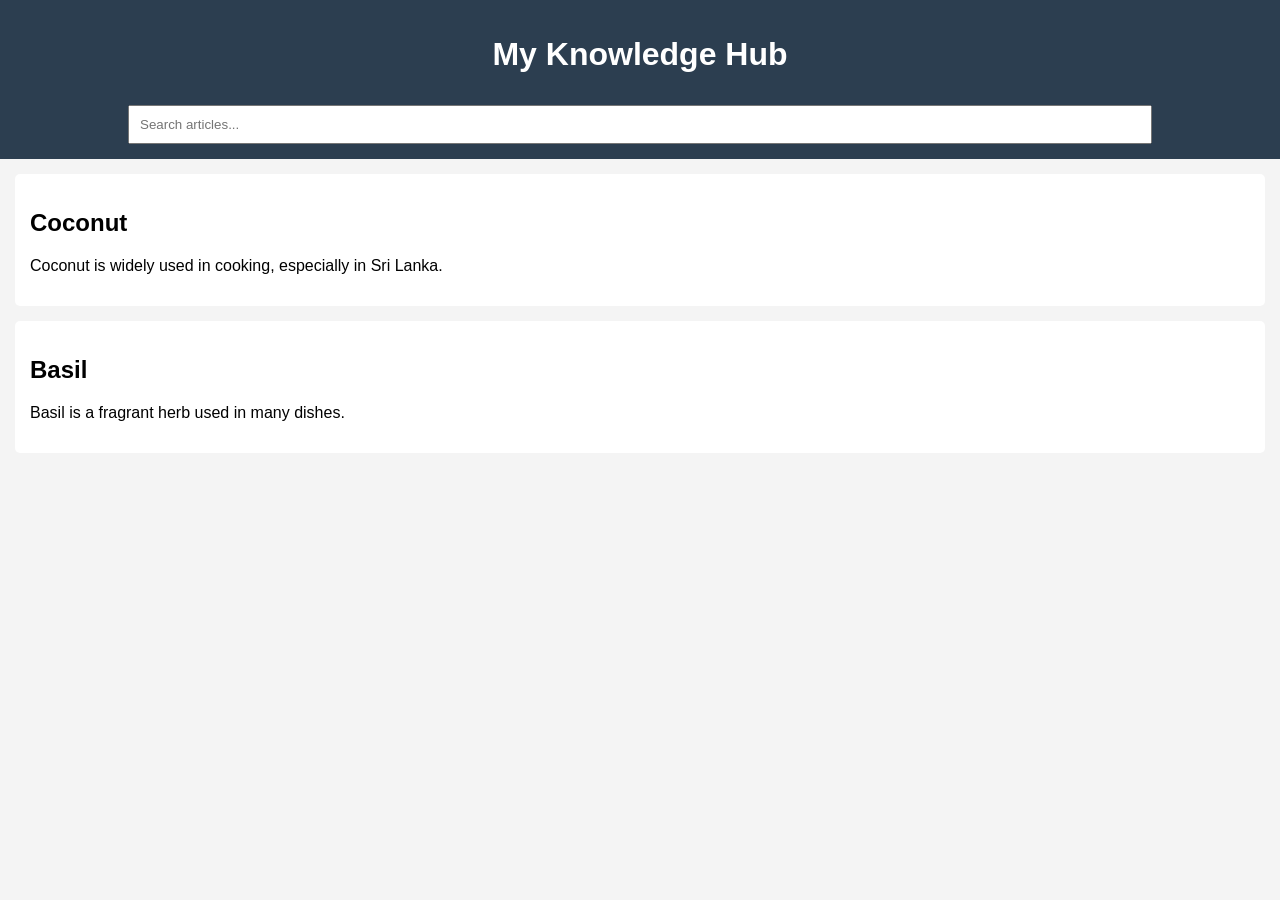
==== index.html @ f2994d3c "Add files via upload" ====
<!DOCTYPE html>
<html lang="en">
<head>
  <meta charset="UTF-8">
  <title>My Knowledge Hub</title>
  <link rel="stylesheet" href="style.css">
</head>
<body>

<header>
  <h1>My Knowledge Hub</h1>
  <input type="text" id="search" placeholder="Search articles...">
</header>

<main id="content">
  <div class="article" data-title="Coconut">
    <h2>Coconut</h2>
    <p>Coconut is widely used in cooking, especially in Sri Lanka.</p>
  </div>

  <div class="article" data-title="Basil">
    <h2>Basil</h2>
    <p>Basil is a fragrant herb used in many dishes.</p>
  </div>
</main>

<script src="script.js"></script>
</body>
</html>
---- style.css ----
body {
  font-family: Arial;
  margin: 0;
  background: #f4f4f4;
}

header {
  background: #2c3e50;
  color: white;
  padding: 15px;
  text-align: center;
}

input {
  padding: 10px;
  width: 80%;
  margin-top: 10px;
}

.article {
  background: white;
  margin: 15px;
  padding: 15px;
  border-radius: 5px;
}
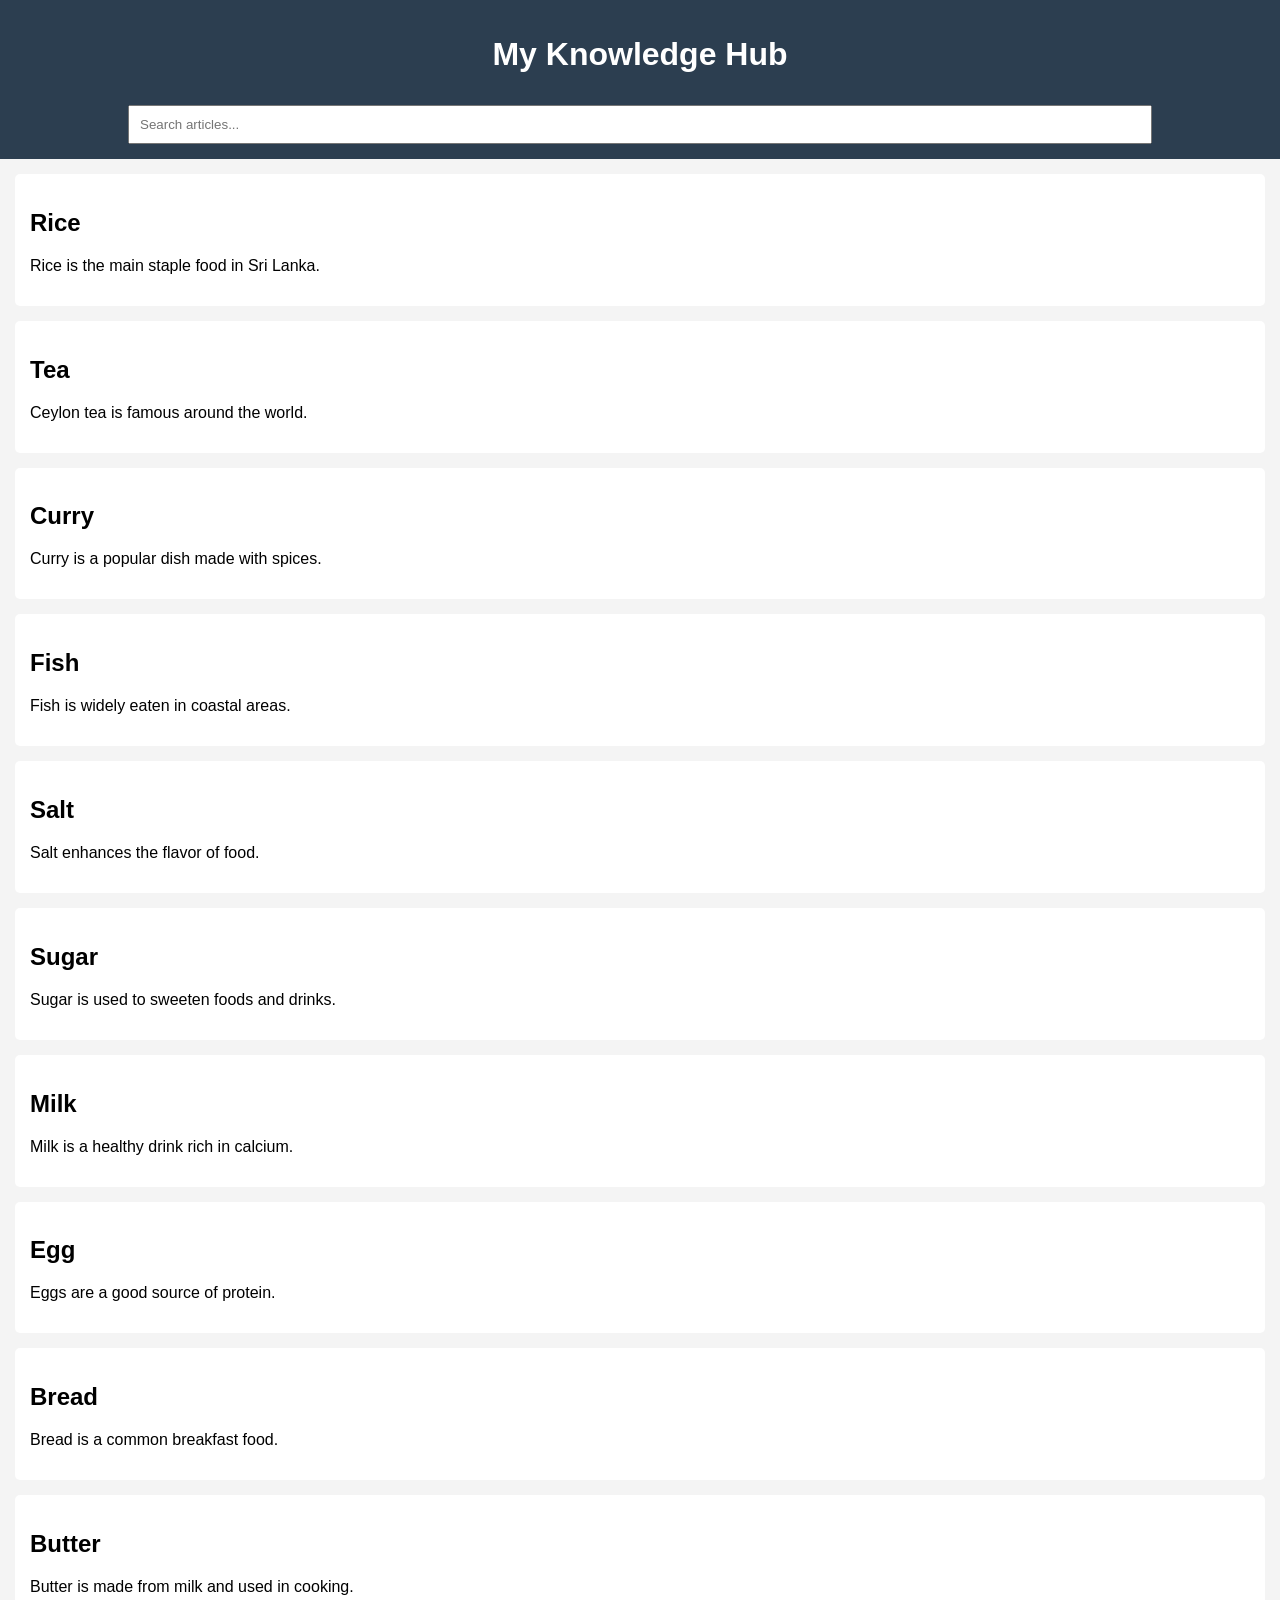
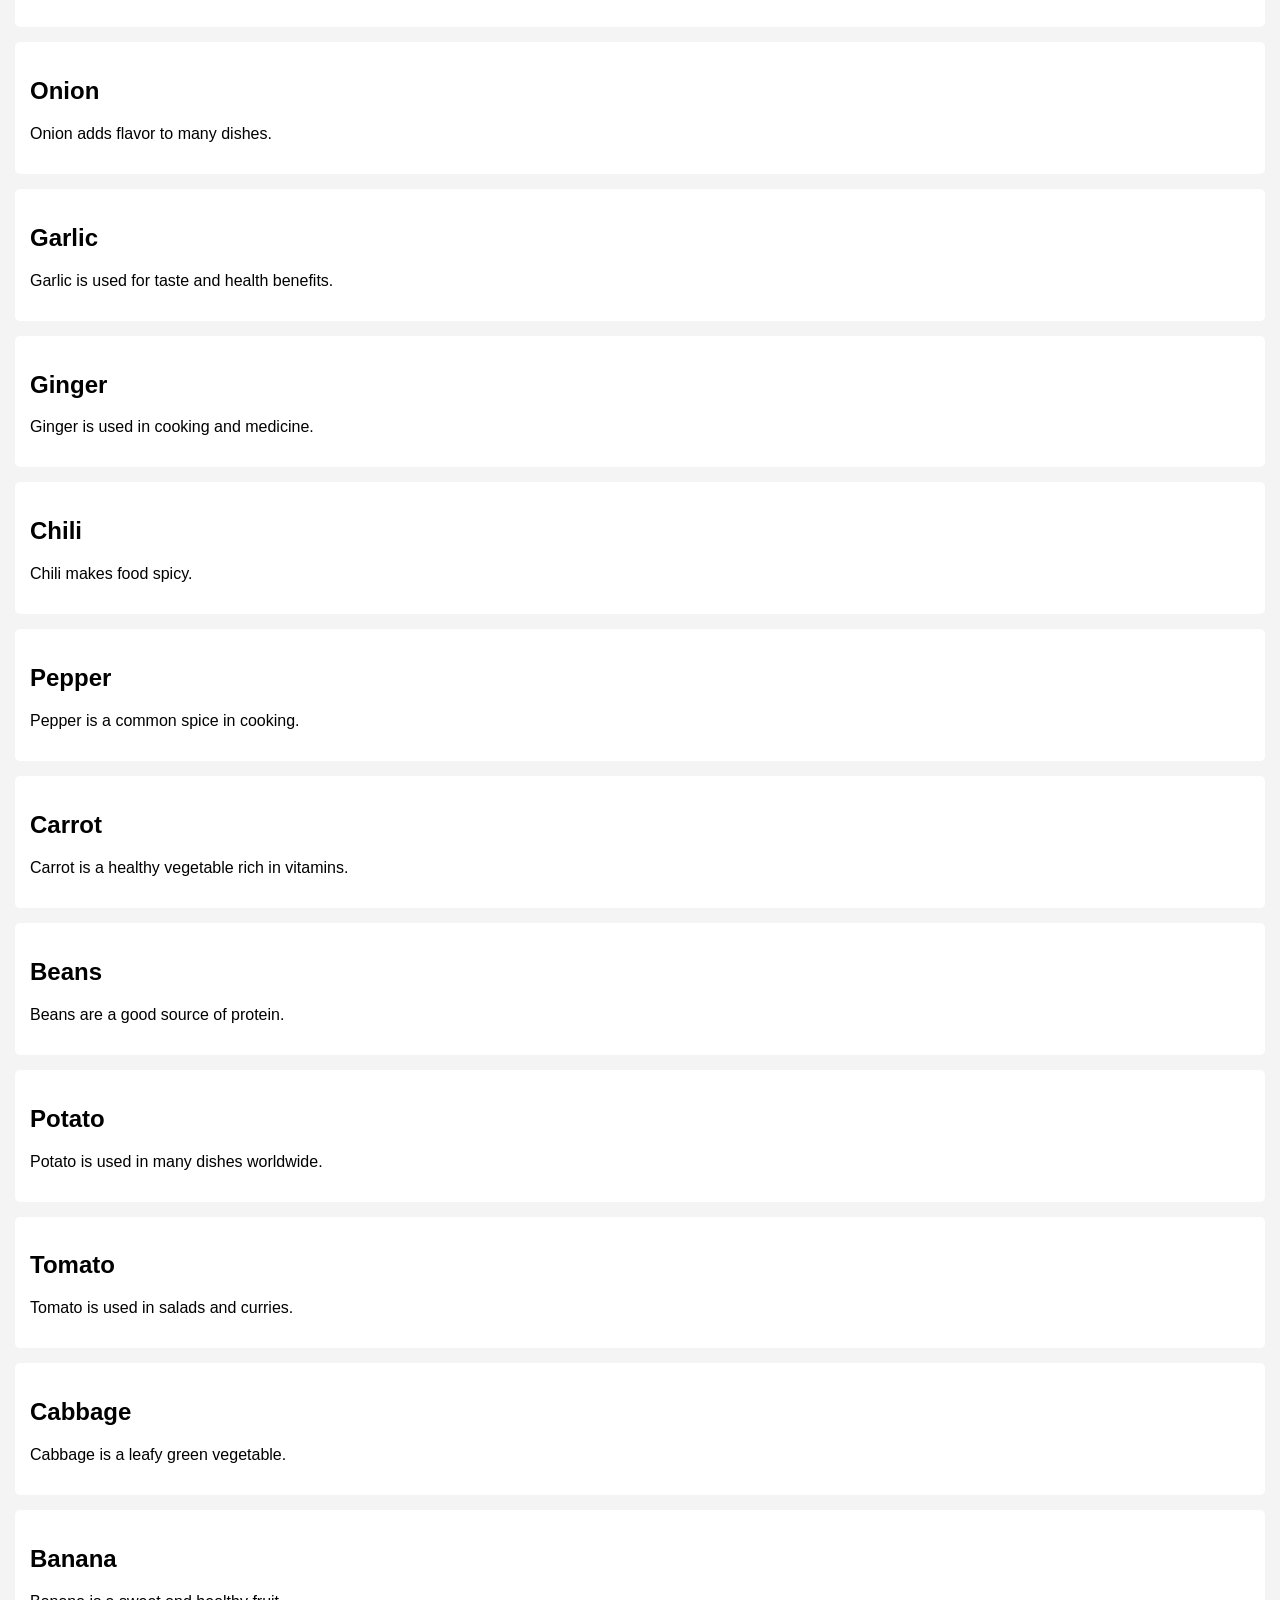
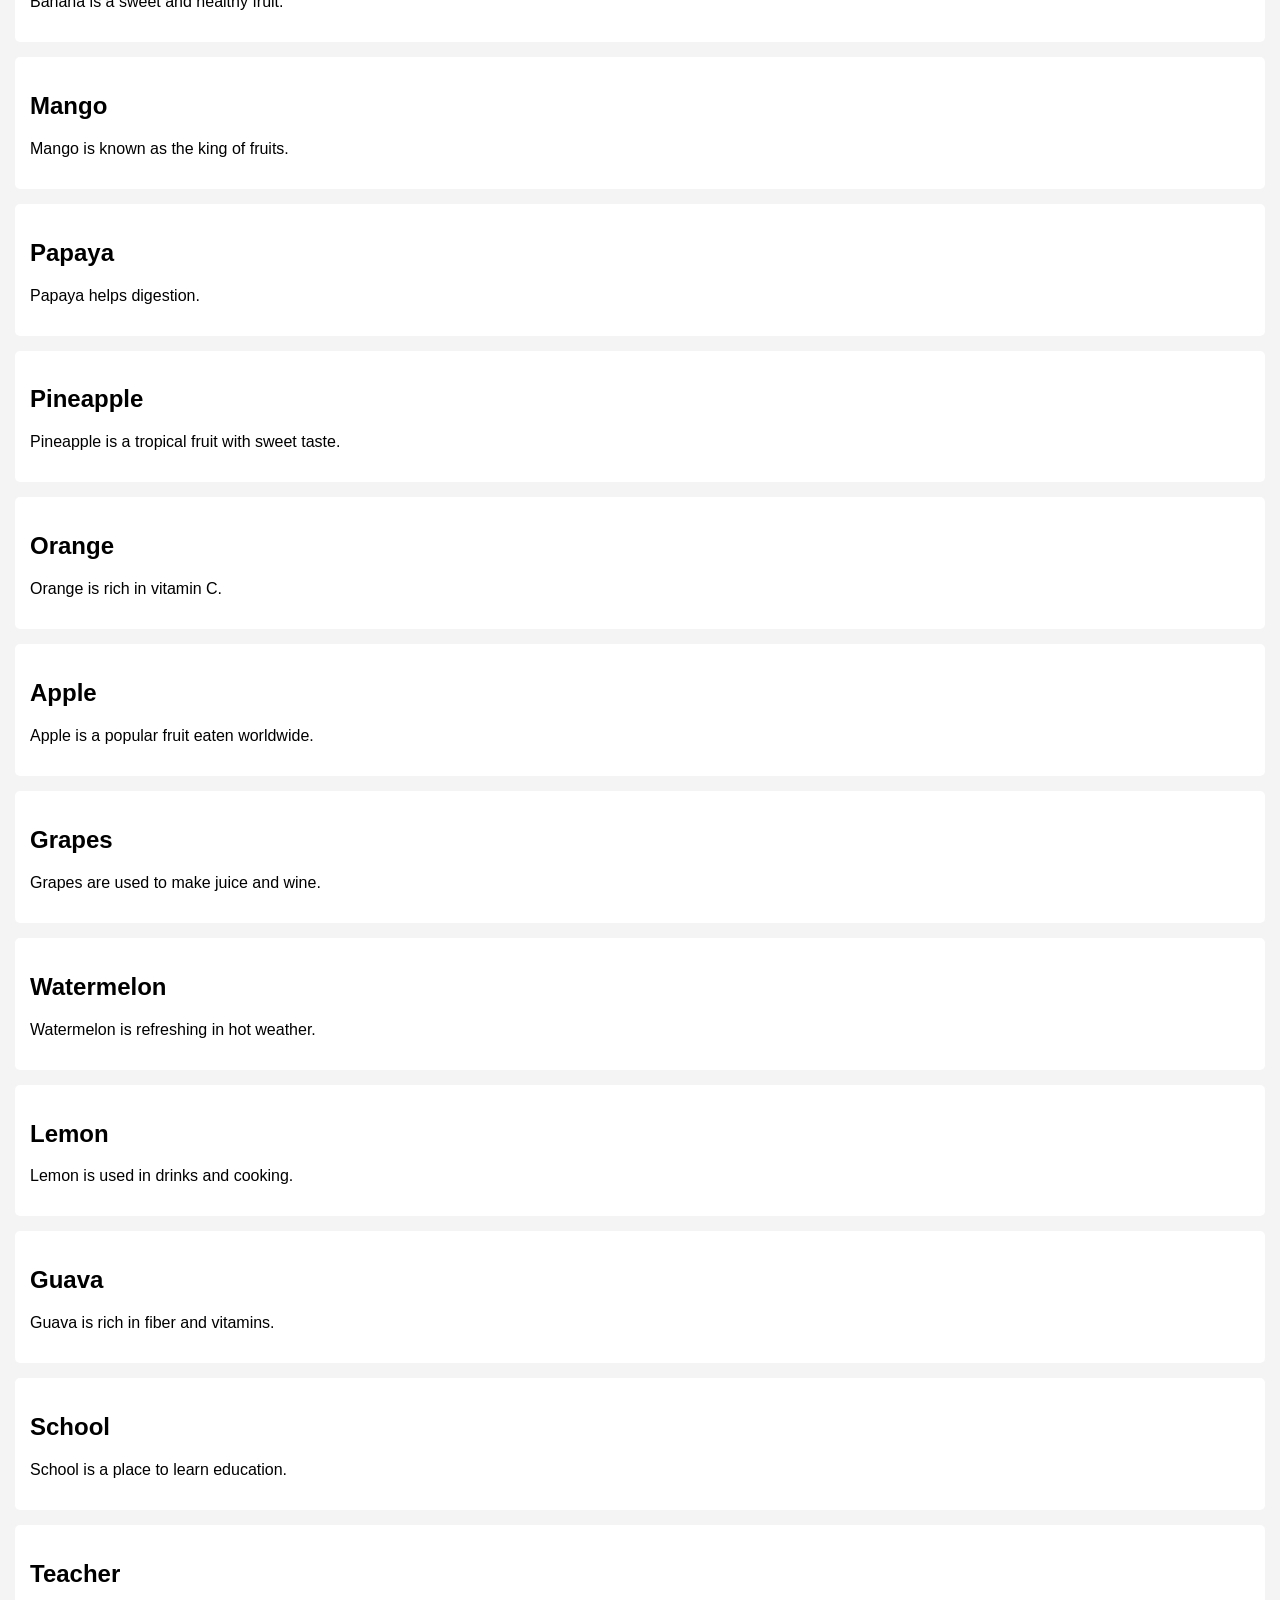
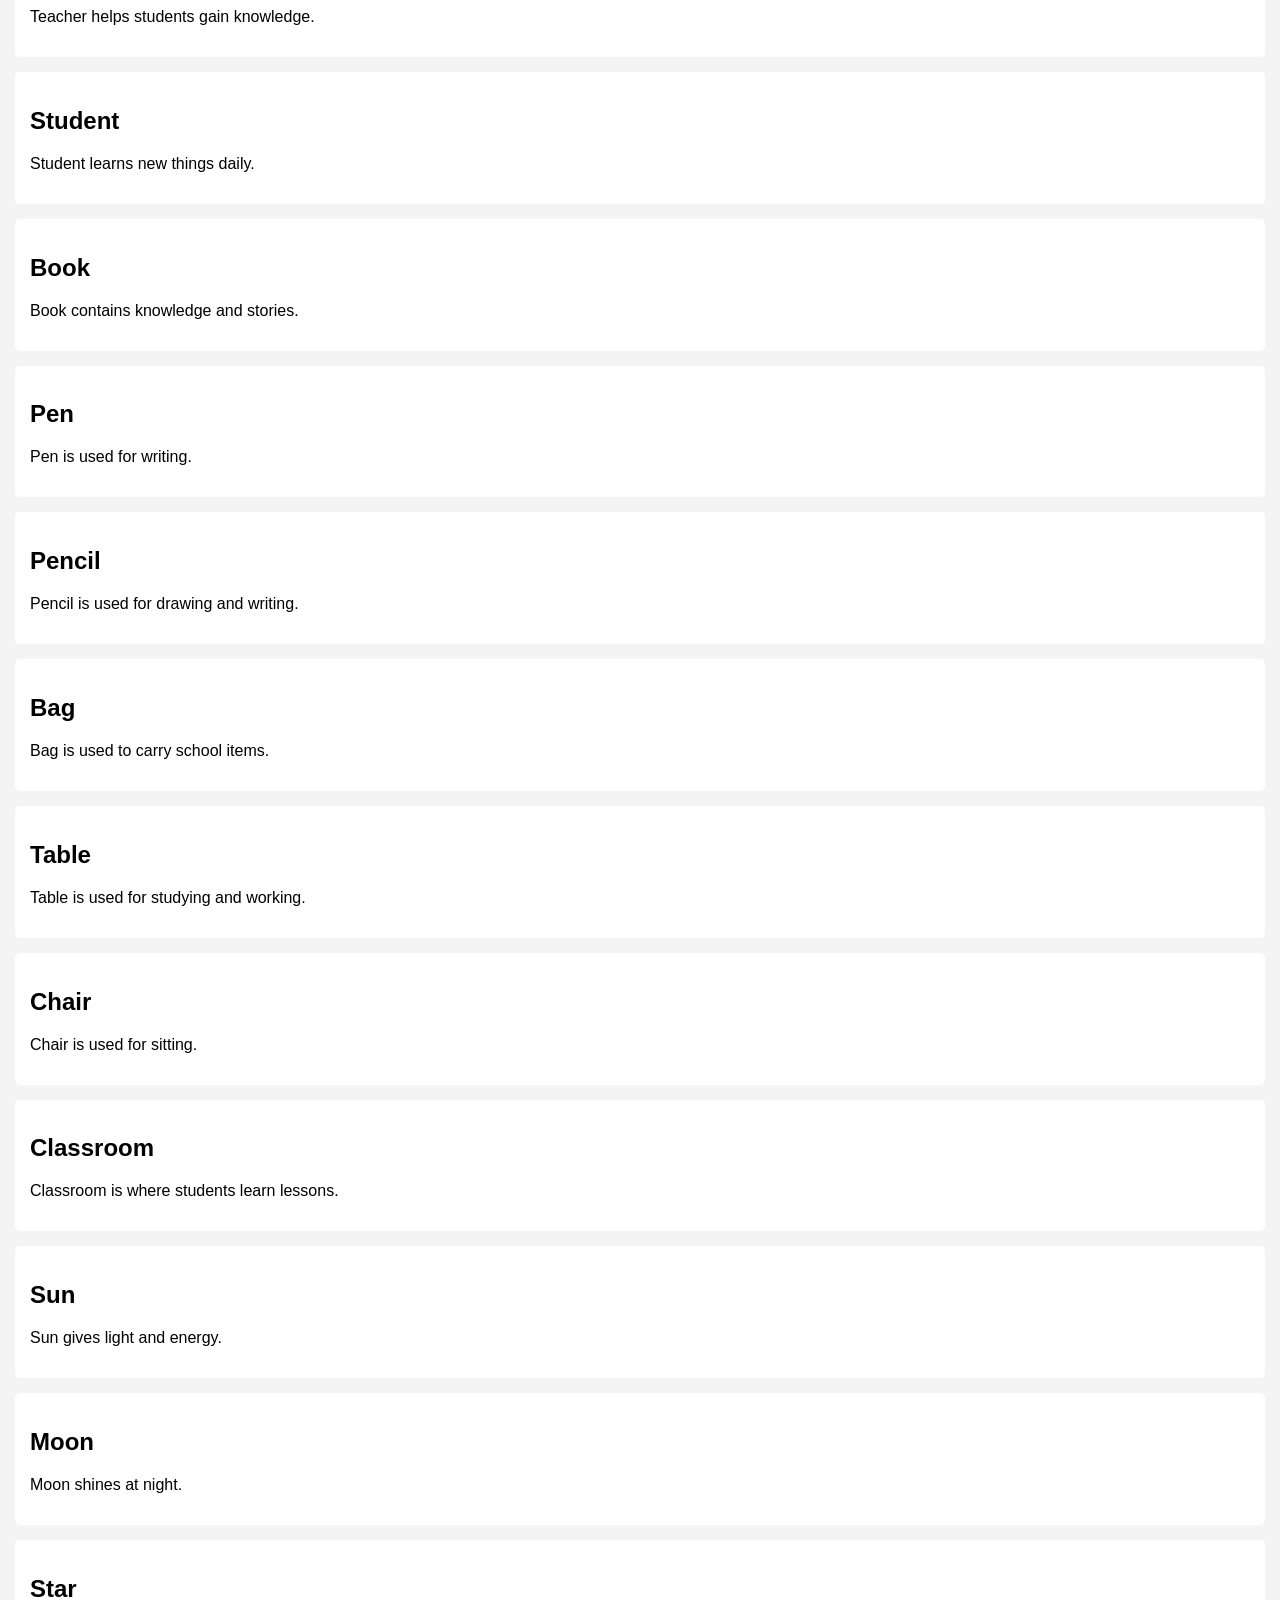
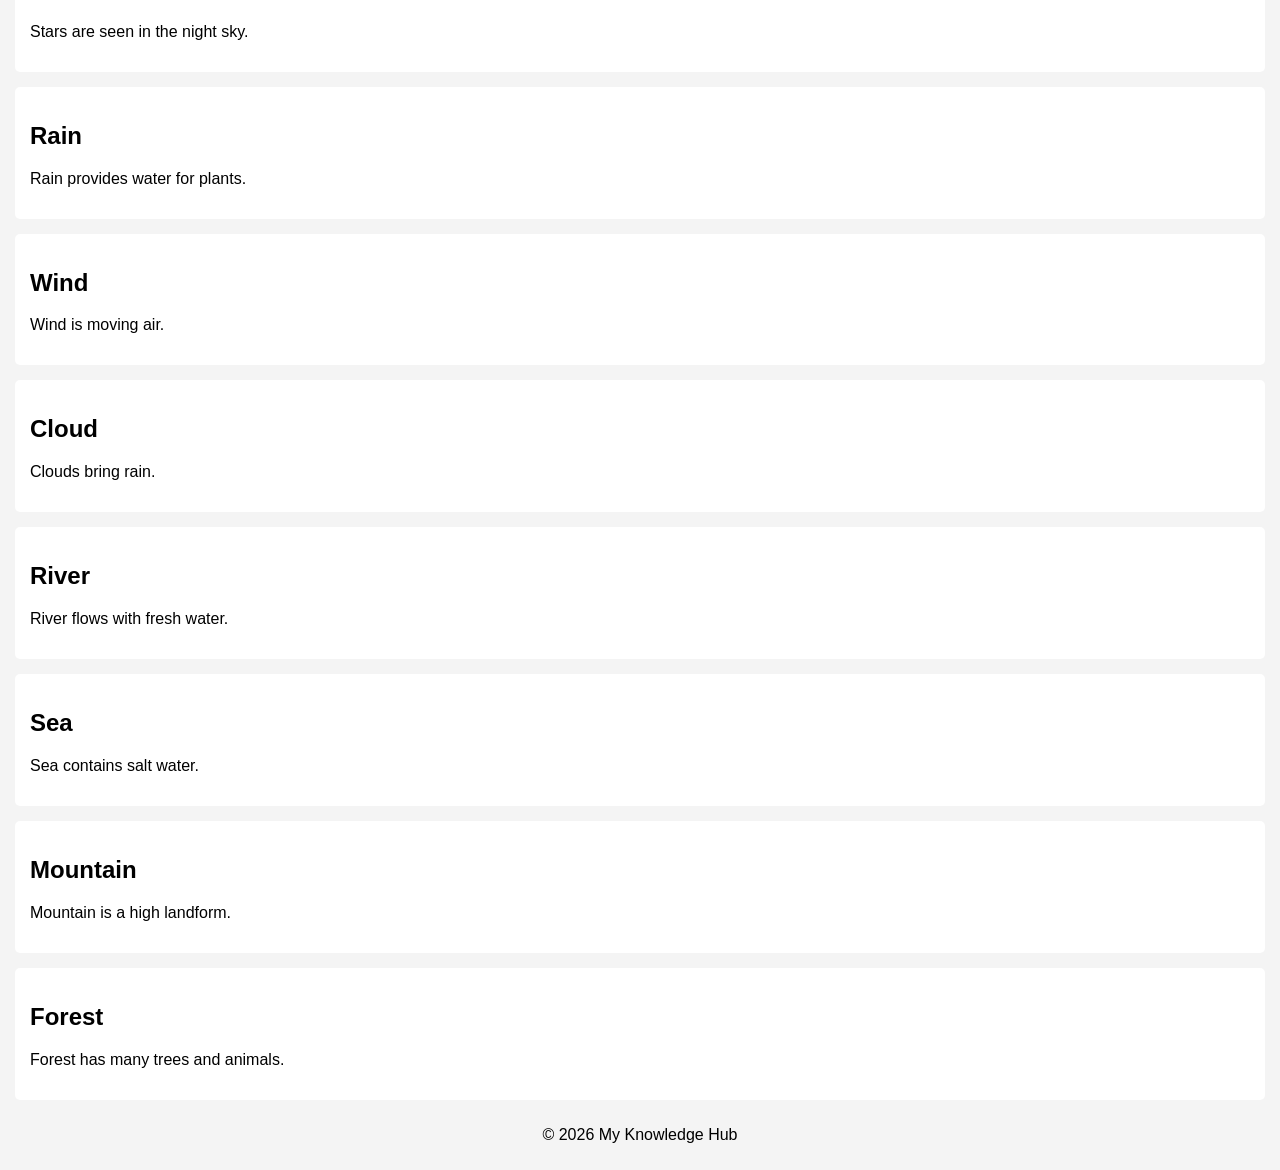
==== commit a10d6084: "Add files via upload" ====
--- a/index.html
+++ b/index.html
@@ -5,6 +5,7 @@
   <title>My Knowledge Hub</title>
   <link rel="stylesheet" href="style.css">
 </head>
+
 <body>
 
 <header>
@@ -13,17 +14,14 @@
 </header>
 
 <main id="content">
-  <div class="article" data-title="Coconut">
-    <h2>Coconut</h2>
-    <p>Coconut is widely used in cooking, especially in Sri Lanka.</p>
-  </div>
-
-  <div class="article" data-title="Basil">
-    <h2>Basil</h2>
-    <p>Basil is a fragrant herb used in many dishes.</p>
-  </div>
+  <!-- Articles will load here automatically -->
 </main>
 
+<footer>
+  <p style="text-align:center; padding:10px;">© 2026 My Knowledge Hub</p>
+</footer>
+
 <script src="script.js"></script>
+
 </body>
 </html>
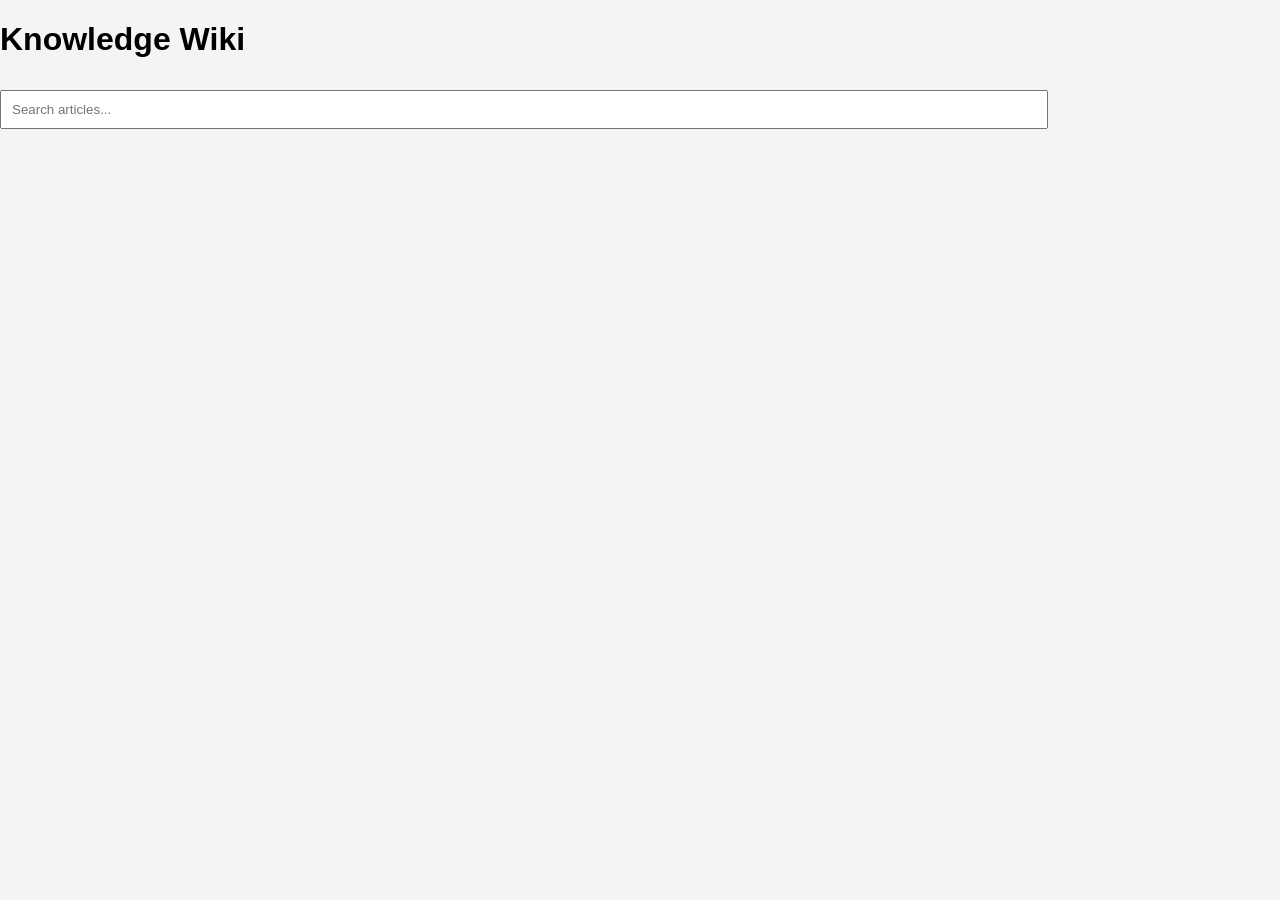
==== commit 3f33c995: "Add files via upload" ====
--- a/index.html
+++ b/index.html
@@ -1,27 +1,16 @@
 <!DOCTYPE html>
-<html lang="en">
+<html>
 <head>
-  <meta charset="UTF-8">
-  <title>My Knowledge Hub</title>
+  <title>Knowledge Wiki</title>
   <link rel="stylesheet" href="style.css">
 </head>
-
 <body>
 
-<header>
-  <h1>My Knowledge Hub</h1>
-  <input type="text" id="search" placeholder="Search articles...">
-</header>
+<h1>Knowledge Wiki</h1>
+<input id="search" placeholder="Search articles...">
 
-<main id="content">
-  <!-- Articles will load here automatically -->
-</main>
-
-<footer>
-  <p style="text-align:center; padding:10px;">© 2026 My Knowledge Hub</p>
-</footer>
+<div id="list"></div>
 
 <script src="script.js"></script>
-
 </body>
 </html>
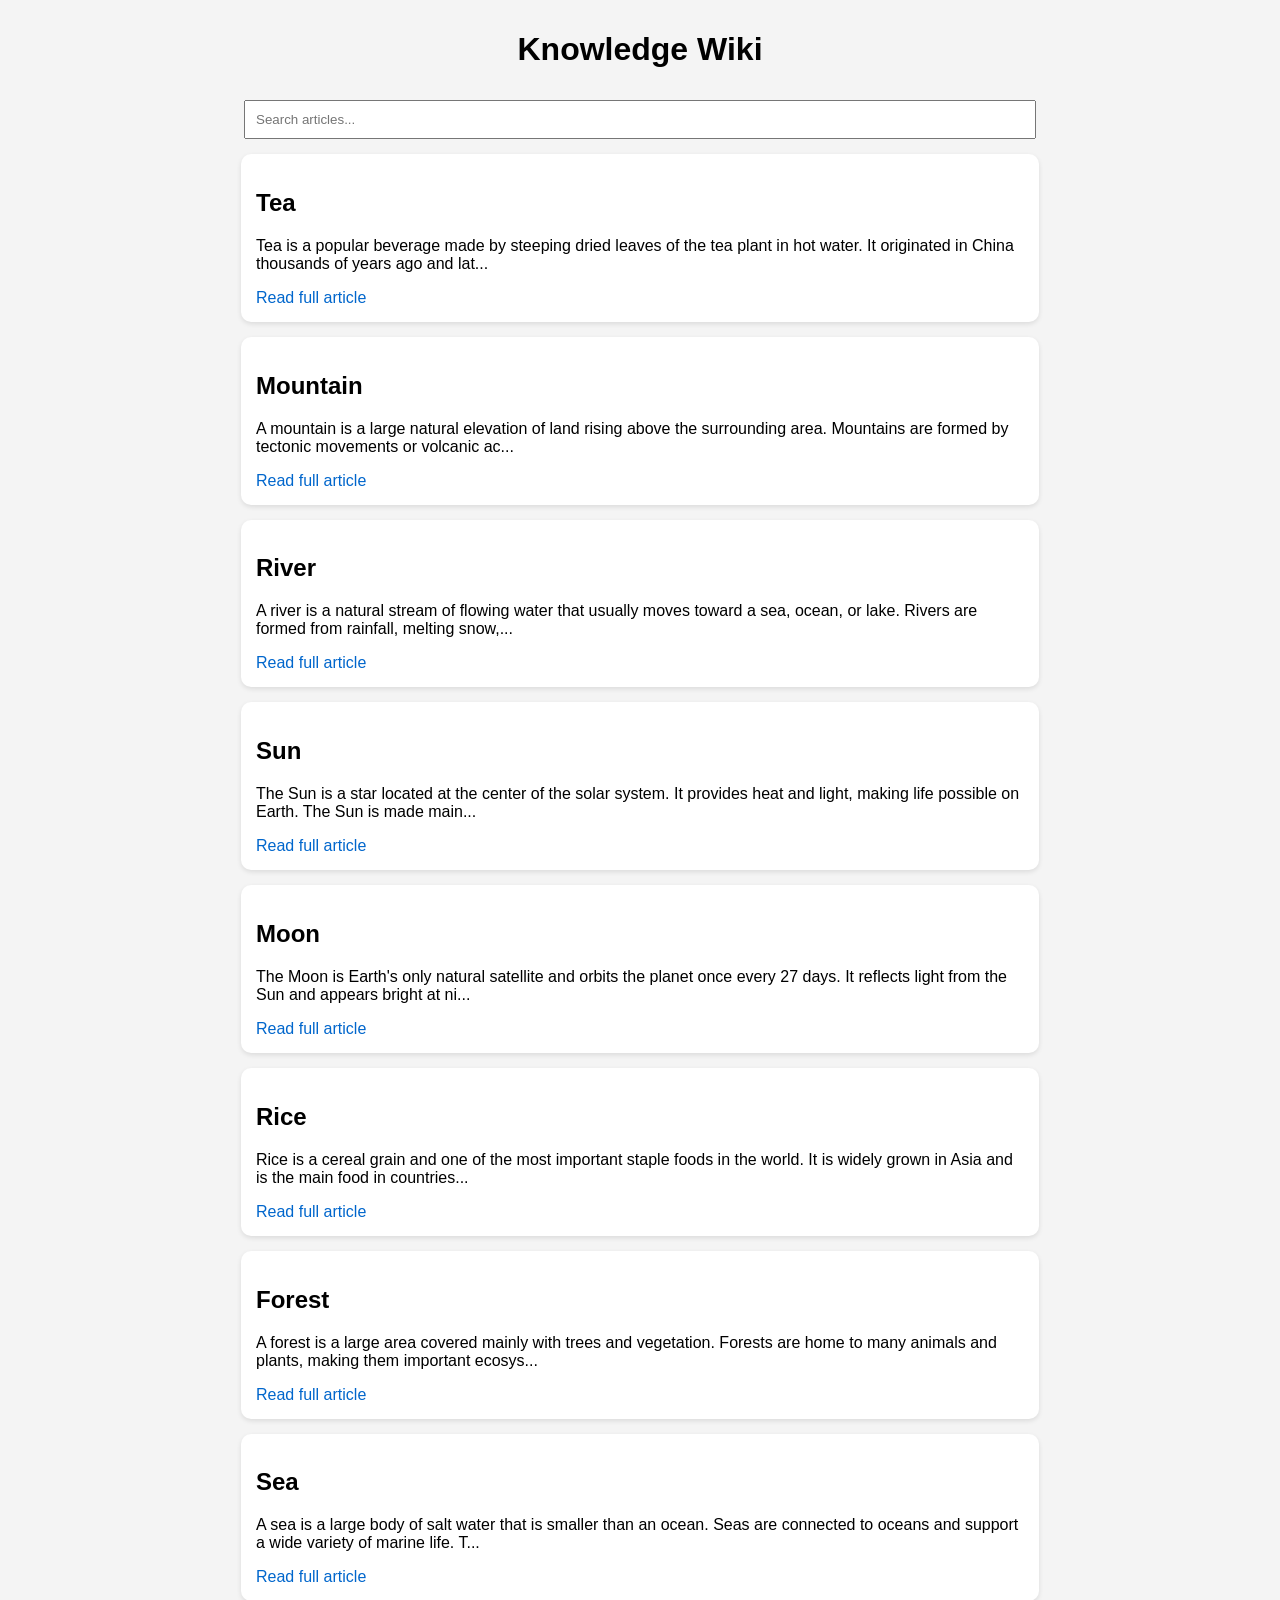
==== commit 75ee625f: "Add files via upload" ====
--- a/index.html
+++ b/index.html
@@ -12,5 +12,6 @@
 <div id="list"></div>
 
 <script src="script.js"></script>
+
 </body>
 </html>
--- a/style.css
+++ b/style.css
@@ -4,22 +4,36 @@
   background: #f4f4f4;
 }
 
-header {
-  background: #2c3e50;
-  color: white;
-  padding: 15px;
+h1 {
   text-align: center;
+  padding: 10px;
 }
 
-input {
+#search {
+  display: block;
+  margin: 10px auto;
   padding: 10px;
-  width: 80%;
-  margin-top: 10px;
+  width: 60%;
 }
 
-.article {
+.card {
   background: white;
-  margin: 15px;
+  margin: 15px auto;
   padding: 15px;
-  border-radius: 5px;
+  width: 60%;
+  border-radius: 10px;
+  box-shadow: 0 2px 5px rgba(0,0,0,0.1);
+}
+
+a {
+  color: #0066cc;
+  text-decoration: none;
+}
+
+#article {
+  width: 60%;
+  margin: auto;
+  background: white;
+  padding: 20px;
+  border-radius: 10px;
 }
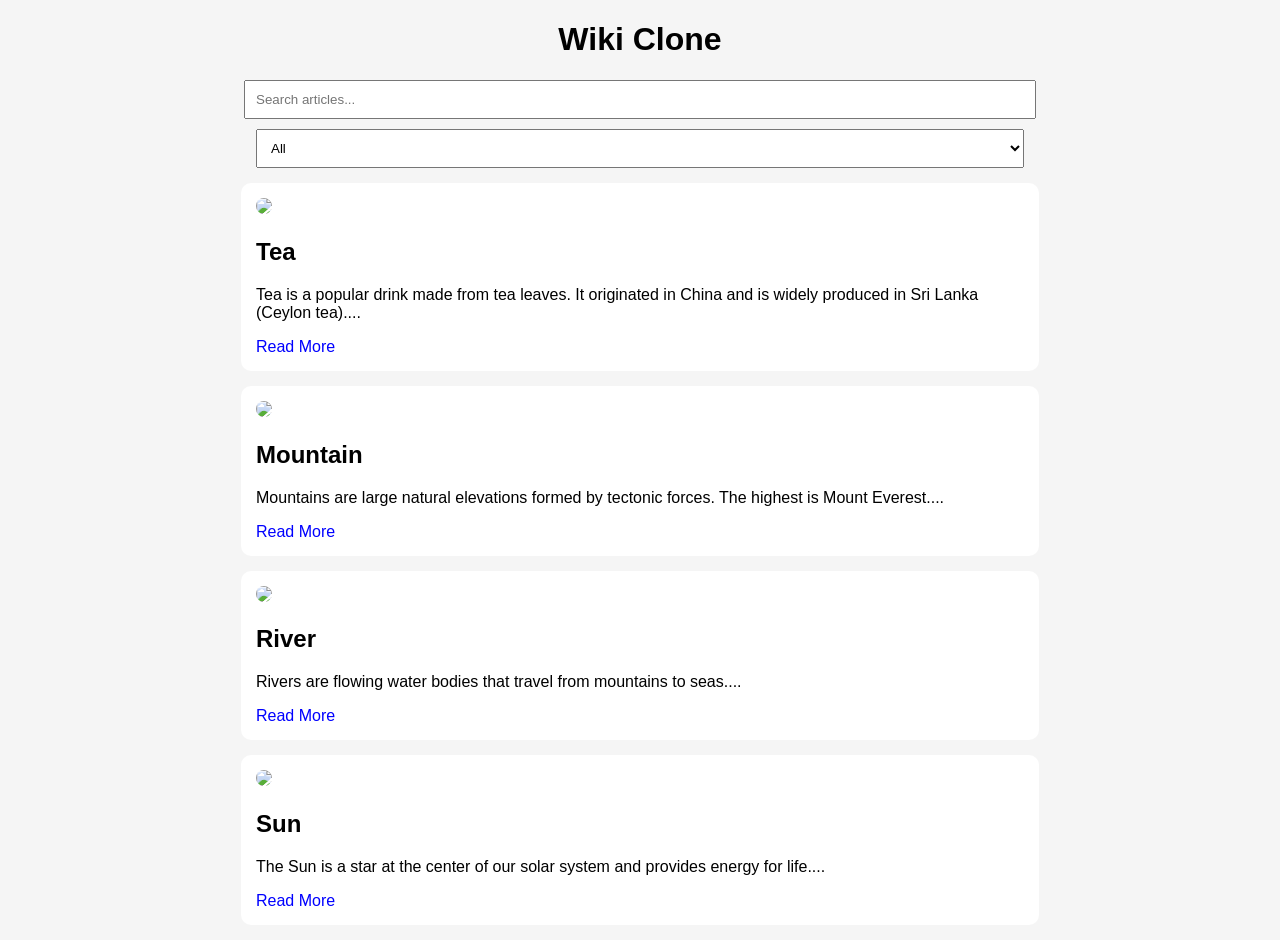
==== commit b1de8d85: "Add files via upload" ====
--- a/index.html
+++ b/index.html
@@ -1,17 +1,21 @@
 <!DOCTYPE html>
 <html>
 <head>
-  <title>Knowledge Wiki</title>
+  <title>Wiki Clone</title>
   <link rel="stylesheet" href="style.css">
 </head>
 <body>
 
-<h1>Knowledge Wiki</h1>
+<h1>Wiki Clone</h1>
+
 <input id="search" placeholder="Search articles...">
+
+<select id="categoryFilter">
+  <option value="All">All</option>
+</select>
 
 <div id="list"></div>
 
 <script src="script.js"></script>
-
 </body>
 </html>
--- a/style.css
+++ b/style.css
@@ -1,15 +1,14 @@
 body {
   font-family: Arial;
   margin: 0;
-  background: #f4f4f4;
+  background: #f5f5f5;
 }
 
 h1 {
   text-align: center;
-  padding: 10px;
 }
 
-#search {
+#search, select {
   display: block;
   margin: 10px auto;
   padding: 10px;
@@ -22,18 +21,14 @@
   padding: 15px;
   width: 60%;
   border-radius: 10px;
-  box-shadow: 0 2px 5px rgba(0,0,0,0.1);
+}
+
+img {
+  width: 100%;
+  border-radius: 10px;
 }
 
 a {
-  color: #0066cc;
   text-decoration: none;
-}
-
-#article {
-  width: 60%;
-  margin: auto;
-  background: white;
-  padding: 20px;
-  border-radius: 10px;
+  color: blue;
 }
